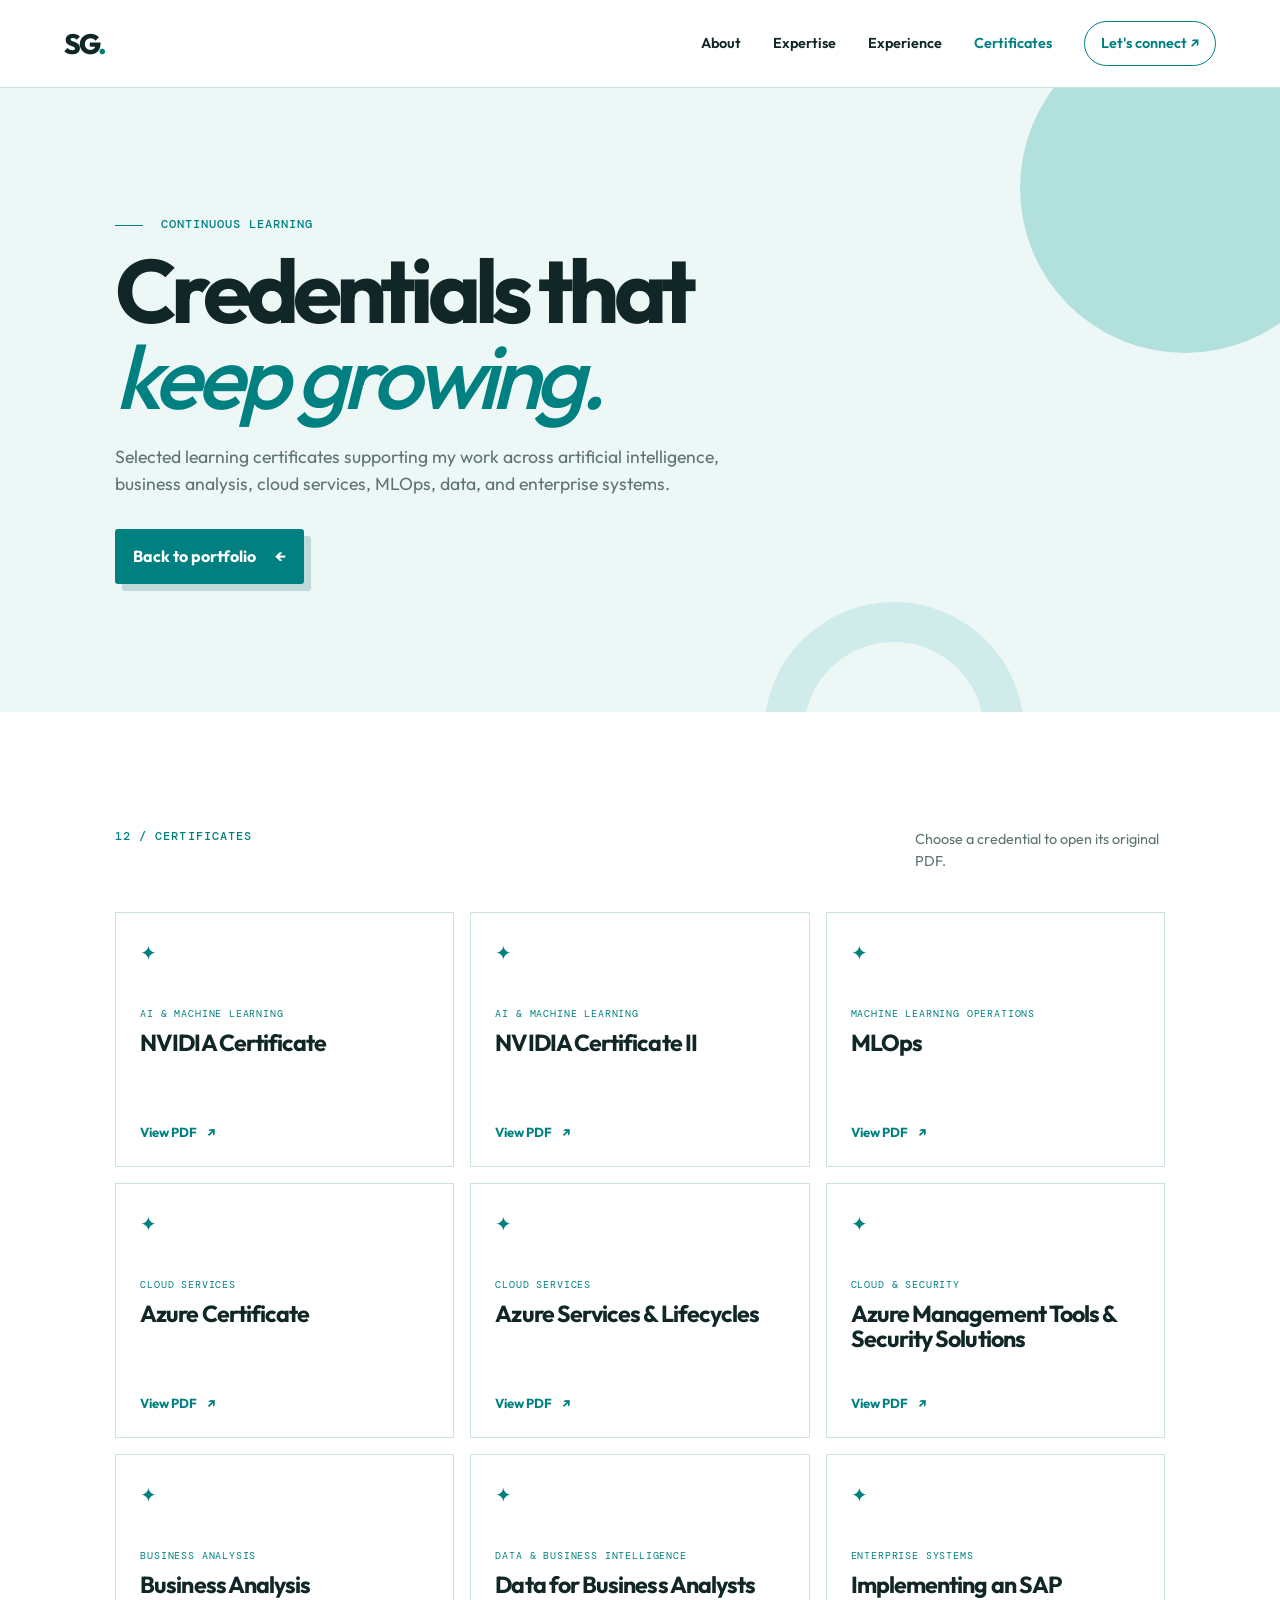
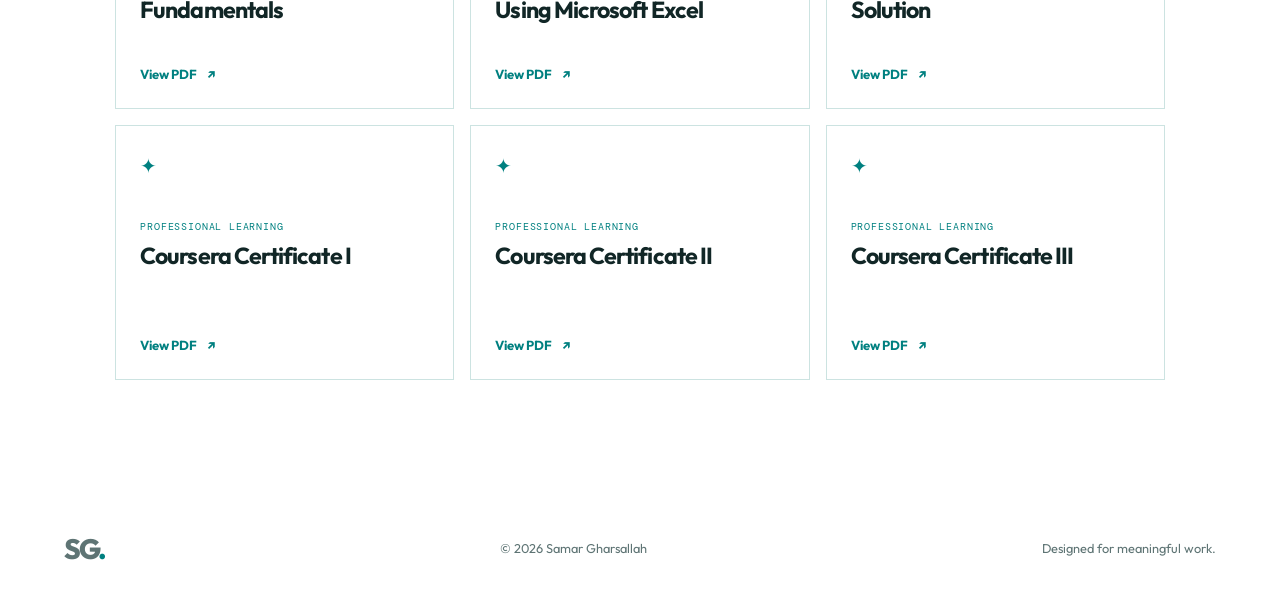
==== certificates.html @ 12b26c73 "Add certificates page and portfolio navigation" ====
<!doctype html>
<html lang="en">
<head>
  <meta charset="UTF-8" />
  <meta name="viewport" content="width=device-width, initial-scale=1.0" />
  <meta name="description" content="Professional learning certificates for Samar Gharsallah, AI and Business Intelligence professional." />
  <meta name="theme-color" content="#008080" />
  <title>Certificates | Samar Gharsallah</title>
  <link rel="preconnect" href="https://fonts.googleapis.com" />
  <link rel="preconnect" href="https://fonts.gstatic.com" crossorigin />
  <link href="https://fonts.googleapis.com/css2?family=DM+Mono:wght@400;500&family=Outfit:wght@400;500;600;700;800&display=swap" rel="stylesheet" />
  <link rel="stylesheet" href="styles.css" />
  <link rel="stylesheet" href="certificates.css" />
</head>
<body>
  <a class="skip-link" href="#main">Skip to content</a>
  <header class="site-header certificates-header">
    <a class="brand" href="index.html" aria-label="Samar Gharsallah home">SG<span>.</span></a>
    <button class="menu-toggle" type="button" aria-expanded="false" aria-controls="site-nav"><span></span><span></span><span></span><span class="sr-only">Open navigation</span></button>
    <nav id="site-nav" class="site-nav" aria-label="Main navigation">
      <a href="index.html#about">About</a>
      <a href="index.html#expertise">Expertise</a>
      <a href="index.html#experience">Experience</a>
      <a aria-current="page" href="certificates.html">Certificates</a>
      <a class="nav-contact" href="index.html#contact">Let's connect <span aria-hidden="true">↗</span></a>
    </nav>
  </header>

  <main id="main">
    <section class="certificates-hero">
      <div class="certificate-orb orb-a"></div><div class="certificate-orb orb-b"></div>
      <p class="eyebrow"><span></span> CONTINUOUS LEARNING</p>
      <h1>Credentials that<br /><em>keep growing.</em></h1>
      <p>Selected learning certificates supporting my work across artificial intelligence, business analysis, cloud services, MLOps, data, and enterprise systems.</p>
      <a class="button button-primary" href="index.html">Back to portfolio <span aria-hidden="true">←</span></a>
    </section>

    <section class="certificate-section">
      <div class="certificate-heading"><p class="section-label">12 / CERTIFICATES</p><p>Choose a credential to open its original PDF.</p></div>
      <div class="certificate-grid">
        <article class="certificate-card"><span class="certificate-icon" aria-hidden="true">✦</span><p class="certificate-category">AI & MACHINE LEARNING</p><h2>NVIDIA Certificate</h2><a href="assets/certificates/NIVIDA%20CERTIFICATE.pdf" target="_blank" rel="noopener noreferrer">View PDF <span aria-hidden="true">↗</span></a></article>
        <article class="certificate-card"><span class="certificate-icon" aria-hidden="true">✦</span><p class="certificate-category">AI & MACHINE LEARNING</p><h2>NVIDIA Certificate II</h2><a href="assets/certificates/certif%20nividia%202.pdf" target="_blank" rel="noopener noreferrer">View PDF <span aria-hidden="true">↗</span></a></article>
        <article class="certificate-card"><span class="certificate-icon" aria-hidden="true">✦</span><p class="certificate-category">MACHINE LEARNING OPERATIONS</p><h2>MLOps</h2><a href="assets/certificates/mlops%20keeeeemla.pdf" target="_blank" rel="noopener noreferrer">View PDF <span aria-hidden="true">↗</span></a></article>
        <article class="certificate-card"><span class="certificate-icon" aria-hidden="true">✦</span><p class="certificate-category">CLOUD SERVICES</p><h2>Azure Certificate</h2><a href="assets/certificates/azure%20certificate.pdf" target="_blank" rel="noopener noreferrer">View PDF <span aria-hidden="true">↗</span></a></article>
        <article class="certificate-card"><span class="certificate-icon" aria-hidden="true">✦</span><p class="certificate-category">CLOUD SERVICES</p><h2>Azure Services & Lifecycles</h2><a href="assets/certificates/azure%20services%20and%20lifecycles%20certif%202.pdf" target="_blank" rel="noopener noreferrer">View PDF <span aria-hidden="true">↗</span></a></article>
        <article class="certificate-card"><span class="certificate-icon" aria-hidden="true">✦</span><p class="certificate-category">CLOUD & SECURITY</p><h2>Azure Management Tools & Security Solutions</h2><a href="assets/certificates/azure%20management%20tools%20and%20security%20solutions%20certif%203.pdf" target="_blank" rel="noopener noreferrer">View PDF <span aria-hidden="true">↗</span></a></article>
        <article class="certificate-card"><span class="certificate-icon" aria-hidden="true">✦</span><p class="certificate-category">BUSINESS ANALYSIS</p><h2>Business Analysis Fundamentals</h2><a href="assets/certificates/business-analysis-fundamentals%201.pdf" target="_blank" rel="noopener noreferrer">View PDF <span aria-hidden="true">↗</span></a></article>
        <article class="certificate-card"><span class="certificate-icon" aria-hidden="true">✦</span><p class="certificate-category">DATA & BUSINESS INTELLIGENCE</p><h2>Data for Business Analysts Using Microsoft Excel</h2><a href="assets/certificates/Data%20for%20Business%20Analysts%20Using%20Microsoft%20Excel%202.pdf" target="_blank" rel="noopener noreferrer">View PDF <span aria-hidden="true">↗</span></a></article>
        <article class="certificate-card"><span class="certificate-icon" aria-hidden="true">✦</span><p class="certificate-category">ENTERPRISE SYSTEMS</p><h2>Implementing an SAP Solution</h2><a href="assets/certificates/Implementing%20an%20SAP%20Solution.pdf" target="_blank" rel="noopener noreferrer">View PDF <span aria-hidden="true">↗</span></a></article>
        <article class="certificate-card"><span class="certificate-icon" aria-hidden="true">✦</span><p class="certificate-category">PROFESSIONAL LEARNING</p><h2>Coursera Certificate I</h2><a href="assets/certificates/Coursera%201.pdf" target="_blank" rel="noopener noreferrer">View PDF <span aria-hidden="true">↗</span></a></article>
        <article class="certificate-card"><span class="certificate-icon" aria-hidden="true">✦</span><p class="certificate-category">PROFESSIONAL LEARNING</p><h2>Coursera Certificate II</h2><a href="assets/certificates/Coursera%202.pdf" target="_blank" rel="noopener noreferrer">View PDF <span aria-hidden="true">↗</span></a></article>
        <article class="certificate-card"><span class="certificate-icon" aria-hidden="true">✦</span><p class="certificate-category">PROFESSIONAL LEARNING</p><h2>Coursera Certificate III</h2><a href="assets/certificates/Coursera%203.pdf" target="_blank" rel="noopener noreferrer">View PDF <span aria-hidden="true">↗</span></a></article>
      </div>
    </section>
  </main>
  <footer><a class="brand" href="index.html" aria-label="Samar Gharsallah home">SG<span>.</span></a><p>© <span id="year"></span> Samar Gharsallah</p><p>Designed for meaningful work.</p></footer>
  <script src="script.js"></script>
</body>
</html>
---- styles.css ----
:root{--teal:#008080;--deep:#006666;--ink:#112626;--muted:#5e7474;--paper:#fff;--mist:#edf7f6;--line:#cce3e1;--display:'Outfit',sans-serif;--mono:'DM Mono',monospace}*{box-sizing:border-box}html{scroll-behavior:smooth}body{margin:0;background:var(--paper);color:var(--ink);font-family:var(--display);font-size:16px;line-height:1.55}a{color:inherit;text-decoration:none}.skip-link{position:fixed;top:-5rem;left:1rem;background:var(--ink);color:#fff;padding:.7rem 1rem;z-index:100}.skip-link:focus{top:1rem}.site-header{height:88px;display:flex;align-items:center;justify-content:space-between;padding:0 clamp(1.3rem,5vw,6rem);position:absolute;top:0;width:100%;z-index:10}.brand{font-size:1.75rem;font-weight:800;letter-spacing:-.08em}.brand span{color:var(--teal)}.site-nav{display:flex;align-items:center;gap:2rem;font-size:.9rem;font-weight:600}.site-nav>a:not(.nav-contact){position:relative}.site-nav>a:not(.nav-contact):after{content:'';position:absolute;height:2px;width:0;background:var(--teal);left:0;bottom:-5px;transition:width .25s}.site-nav>a:hover:after{width:100%}.nav-contact{border:1px solid var(--teal);padding:.65rem 1rem;border-radius:999px;color:var(--teal)}.menu-toggle{display:none;background:none;border:0;padding:.5rem}.menu-toggle span:not(.sr-only){display:block;background:var(--ink);height:2px;width:25px;margin:5px}.sr-only{position:absolute;width:1px;height:1px;overflow:hidden;clip:rect(0,0,0,0)}.hero{min-height:760px;display:grid;grid-template-columns:1.12fr .88fr;align-items:center;padding:8rem clamp(1.3rem,9vw,11rem) 4rem;position:relative;overflow:hidden;background:linear-gradient(120deg,#fff 55%,var(--mist))}.hero-copy{position:relative;z-index:2}.eyebrow,.section-label{font-family:var(--mono);letter-spacing:.09em;font-size:.72rem;color:var(--teal);font-weight:500}.eyebrow span{display:inline-block;width:28px;height:1px;background:currentColor;vertical-align:middle;margin-right:.6rem}h1,h2,h3,p{margin-top:0}h1{font-size:clamp(3.25rem,6vw,6.5rem);line-height:.96;letter-spacing:-.065em;max-width:770px;margin:1.1rem 0 2rem;font-weight:700}h1 em,h2 em{font-weight:500;color:var(--teal)}.hero-intro{font-size:1.16rem;max-width:590px;color:var(--muted);line-height:1.7}.hero-intro strong{color:var(--ink)}.hero-actions,.contact-actions{display:flex;gap:1rem;flex-wrap:wrap;margin-top:2.2rem}.button{font-weight:700;display:inline-flex;align-items:center;gap:1.2rem;border-radius:3px;padding:.95rem 1.1rem;transition:transform .2s,background .2s}.button:hover{transform:translateY(-3px)}.button-primary{background:var(--teal);color:#fff;box-shadow:7px 7px 0 #bedbd9}.button-text{color:var(--teal);padding-inline:.4rem}.hero-visual{height:540px;position:relative;display:flex;justify-content:center;align-items:center}.portrait-card{width:min(360px,75%);height:440px;border-radius:180px 180px 18px 18px;background:var(--teal);overflow:hidden;position:relative;box-shadow:20px 20px 0 #b9dcda;isolation:isolate}.portrait-card:before{content:'';position:absolute;inset:11px;border:1px solid rgba(255,255,255,.52);border-radius:170px 170px 12px 12px}.portrait-fallback{height:100%;display:flex;align-items:center;justify-content:center;gap:.02em;font-size:clamp(7rem,15vw,12rem);font-weight:800;letter-spacing:-.13em;color:#d8f0ee;background:radial-gradient(circle at 50% 35%,#22a5a1,transparent 45%),repeating-linear-gradient(130deg,transparent 0 16px,rgba(255,255,255,.08) 17px 18px)}.portrait-card p{position:absolute;bottom:27px;left:34px;color:#fff;z-index:1;font-size:.85rem;font-family:var(--mono);line-height:1.3}.floating-card{position:absolute;background:#fff;padding:.7rem .9rem;box-shadow:0 8px 20px rgba(0,80,80,.13);font-family:var(--mono);font-size:.72rem;line-height:1.25}.card-top{top:70px;right:0}.dot{width:8px;height:8px;background:#11c5a9;border-radius:50%;display:inline-block;margin-right:4px}.card-bottom{bottom:55px;left:0}.card-bottom strong{color:var(--teal);font-size:1.25rem}.card-bottom span{color:var(--teal)}.orb-one,.orb-two{position:absolute;border-radius:50%;filter:blur(1px);opacity:.6}.orb-one{width:260px;height:260px;background:#b6e9e4;right:-70px;top:100px}.orb-two{width:120px;height:120px;border:18px solid #a1d6d2;left:43%;bottom:-60px}.scroll-note{position:absolute;bottom:2rem;left:clamp(1.3rem,9vw,11rem);font: .67rem var(--mono);letter-spacing:.07em;color:var(--muted)}.scroll-note span{color:var(--teal);margin-left:.6rem}.section{padding:clamp(5rem,10vw,10rem) clamp(1.3rem,9vw,11rem)}.section-label{margin-bottom:3rem}.about{background:#fff}.about-grid{display:grid;grid-template-columns:1.1fr .9fr;gap:clamp(3rem,9vw,10rem)}h2{font-size:clamp(2.4rem,4.6vw,5rem);line-height:1;letter-spacing:-.06em;margin:0}.about-copy{color:var(--muted);font-size:1.07rem}.about-copy p{margin-bottom:1.3rem}.quick-facts{border-top:1px solid var(--line);margin-top:2.3rem}.quick-facts div{padding:1rem 0;border-bottom:1px solid var(--line);display:flex;justify-content:space-between;gap:1rem;font-size:.9rem}.quick-facts strong{color:var(--ink)}.expertise{background:var(--mist)}.section-heading{display:flex;justify-content:space-between;align-items:end;gap:2rem;margin-bottom:4rem}.section-heading p{max-width:340px;color:var(--muted);margin:0}.expertise-grid{display:grid;grid-template-columns:repeat(3,1fr);gap:1px;background:#a8d6d3}.expertise-card{background:var(--mist);padding:2.4rem 2rem;min-height:330px;transition:background .25s,transform .25s}.expertise-card:hover{background:#fff;transform:translateY(-8px)}.card-number{font: .72rem var(--mono);color:var(--teal)}.expertise-card h3{font-size:1.65rem;letter-spacing:-.04em;margin:3rem 0 1rem}.expertise-card p{color:var(--muted);font-size:.95rem}.expertise-card ul{list-style:none;padding:0;font: .75rem var(--mono);color:var(--teal)}.expertise-card li{padding-top:.35rem}.skills-strip{margin-top:1.5rem;display:flex;gap:.6rem;flex-wrap:wrap}.skills-strip span,.tag-list span{font: .7rem var(--mono);padding:.46rem .62rem;border:1px solid #9acbc8;color:var(--deep);border-radius:999px}.experience{background:var(--ink);color:#f6ffff}.experience .section-label{color:#67d6ce}.experience .section-heading{margin-bottom:4.5rem}.timeline{border-top:1px solid #3b5959}.timeline-item{display:grid;grid-template-columns:220px 1fr;gap:3rem;padding:2.5rem 0;border-bottom:1px solid #3b5959}.timeline-date{font: .75rem var(--mono);color:#84aaa8;padding-top:.5rem}.role-type{font: .72rem var(--mono);color:#69d8d0;letter-spacing:.08em;margin-bottom:.5rem}.timeline-content h3{font-size:clamp(1.65rem,2.5vw,2.5rem);letter-spacing:-.05em;margin-bottom:.8rem}.timeline-content>p:not(.role-type){max-width:680px;color:#bad0cf}.tag-list{display:flex;gap:.5rem;flex-wrap:wrap;margin:1.4rem 0}.tag-list span{color:#9be4de;border-color:#427b78}.timeline-content ul{color:#bad0cf;padding-left:1.1rem;max-width:700px}.timeline-content li{margin:.5rem 0}.credentials{background:#fff}.credentials-grid{display:grid;grid-template-columns:1.1fr .9fr;gap:clamp(3rem,10vw,12rem)}.education h2{margin-bottom:3rem}.education article{border-top:1px solid var(--line);padding:1.4rem 0}.education article:last-child{border-bottom:1px solid var(--line)}.education article p{font:.7rem var(--mono);color:var(--teal);margin-bottom:.35rem}.education h3{font-size:1.5rem;margin:.1rem 0;letter-spacing:-.04em}.education strong,.education span{display:block;font-size:.9rem}.education span{color:var(--muted)}.learning{background:var(--mist);padding:2.2rem}.learning h3{font-size:1.25rem;letter-spacing:-.03em}.learning ul{padding:0;list-style:none}.learning li{padding:.8rem 0;border-bottom:1px solid #cfe4e3;color:var(--muted);font-size:.92rem}.language-title{margin-top:2.5rem}.languages{display:flex;gap:1.5rem}.languages div{display:grid;gap:.1rem}.languages strong{font-size:.9rem}.languages span{font: .65rem var(--mono);color:var(--teal)}.leadership{background:var(--teal);color:#fff}.leadership .section-label{color:#b5f0eb}.leadership-inner>p{max-width:530px;color:#d7f2f0;margin:1.5rem 0 3.5rem;font-size:1.1rem}.leadership h2 em{color:#d7f2f0}.leadership-list{border-top:1px solid rgba(255,255,255,.4)}.leadership-list>div{display:grid;grid-template-columns:130px 1fr 1fr;gap:1rem;padding:1.25rem 0;border-bottom:1px solid rgba(255,255,255,.4)}.leadership-list span{font: .7rem var(--mono);color:#b5f0eb}.leadership-list strong{font-size:1rem}.leadership-list em{font-size:.9rem;color:#d7f2f0;font-style:normal}.contact-section{background:var(--ink);color:#fff;padding:clamp(5rem,11vw,10rem) clamp(1.3rem,9vw,11rem);position:relative;overflow:hidden}.contact-section h2{position:relative;z-index:1;margin:1rem 0 1.5rem}.contact-section h2 em{color:#74ddd6}.contact-intro{max-width:530px;color:#c3d9d8;position:relative;z-index:1;font-size:1.07rem}.button-light{background:#fff;color:var(--ink)}.button-outline{border:1px solid #79c9c4;color:#fff}.phone-link{font-size:clamp(1.1rem,2vw,1.6rem);font-weight:600;display:inline-block;margin-top:3rem;position:relative;z-index:1}.phone-link:hover{text-decoration:underline}.contact-orb{position:absolute;width:500px;height:500px;border:70px solid rgba(0,128,128,.45);border-radius:50%;right:-150px;bottom:-250px}footer{display:flex;justify-content:space-between;align-items:center;padding:2rem clamp(1.3rem,5vw,6rem);font-size:.8rem;color:var(--muted)}footer p{margin:0}.reveal{opacity:0;transform:translateY(25px);transition:opacity .65s ease,transform .65s ease}.reveal.visible{opacity:1;transform:none}@media(max-width:780px){.site-header{height:70px}.menu-toggle{display:block;z-index:12}.site-nav{display:none;position:absolute;top:0;right:0;width:min(270px,85vw);min-height:100vh;background:#fff;box-shadow:-10px 0 30px rgba(0,0,0,.1);padding:6rem 2rem;align-items:flex-start;flex-direction:column;gap:1.7rem}.site-nav.open{display:flex}.hero{grid-template-columns:1fr;padding-top:7.5rem;min-height:unset}.hero-visual{height:400px;margin-top:1rem}.portrait-card{height:350px;width:260px}.hero h1{font-size:clamp(3rem,14vw,4.7rem)}.scroll-note{display:none}.about-grid,.credentials-grid{grid-template-columns:1fr;gap:2.5rem}.section-heading{display:block}.section-heading p{margin-top:1.3rem}.expertise-grid{grid-template-columns:1fr}.expertise-card{min-height:unset}.timeline-item{grid-template-columns:1fr;gap:.7rem}.leadership-list>div{grid-template-columns:1fr;gap:.25rem}.contact-orb{width:340px;height:340px;border-width:48px}.section{padding-top:5rem;padding-bottom:5rem}footer{gap:1rem;flex-wrap:wrap}.hero-actions .button{font-size:.9rem}}@media(prefers-reduced-motion:reduce){html{scroll-behavior:auto}*,*:before,*:after{animation-duration:.01ms!important;animation-iteration-count:1!important;transition-duration:.01ms!important}.reveal{opacity:1;transform:none}}
---- certificates.css ----
.certificates-header{position:relative;background:#fff;border-bottom:1px solid var(--line)}.certificates-header .site-nav a[aria-current='page']{color:var(--teal)}.certificates-hero{background:var(--mist);min-height:500px;padding:clamp(5rem,10vw,8rem) clamp(1.3rem,9vw,11rem);position:relative;overflow:hidden}.certificates-hero>*:not(.certificate-orb){position:relative;z-index:1}.certificates-hero h1{font-size:clamp(3.1rem,7vw,6.6rem);margin:.8rem 0 1.5rem}.certificates-hero>p:not(.eyebrow){max-width:650px;color:var(--muted);font-size:1.1rem;margin-bottom:2rem}.certificate-orb{position:absolute;border-radius:50%;opacity:.7}.orb-a{background:#9ad7d3;width:330px;height:330px;right:-70px;top:-65px}.orb-b{border:40px solid #c4e9e6;width:260px;height:260px;right:20%;bottom:-150px}.certificate-section{padding:clamp(4.5rem,9vw,8rem) clamp(1.3rem,9vw,11rem)}.certificate-heading{display:flex;justify-content:space-between;align-items:flex-start;gap:2rem;margin-bottom:2.5rem}.certificate-heading .section-label{margin:0}.certificate-heading>p:last-child{max-width:250px;color:var(--muted);font-size:.9rem;margin:0}.certificate-grid{display:grid;grid-template-columns:repeat(3,1fr);gap:1rem}.certificate-card{border:1px solid var(--line);min-height:255px;padding:1.5rem;display:flex;flex-direction:column;align-items:flex-start;background:#fff;transition:transform .2s,box-shadow .2s,border-color .2s}.certificate-card:hover{transform:translateY(-6px);box-shadow:9px 9px 0 #c8e6e4;border-color:var(--teal)}.certificate-icon{color:var(--teal);font-size:1.25rem}.certificate-category{font: .65rem var(--mono);letter-spacing:.08em;color:var(--teal);margin:2.4rem 0 .65rem}.certificate-card h2{font-size:1.45rem;line-height:1.08;letter-spacing:-.04em;margin:0}.certificate-card a{margin-top:auto;font-size:.82rem;font-weight:700;color:var(--teal);padding-top:1.5rem}.certificate-card a span{padding-left:.5rem}@media(max-width:850px){.certificate-grid{grid-template-columns:repeat(2,1fr)}}@media(max-width:560px){.certificate-heading{display:block}.certificate-heading>p:last-child{margin-top:1rem}.certificate-grid{grid-template-columns:1fr}.certificate-card{min-height:220px}.certificates-hero{min-height:440px}}
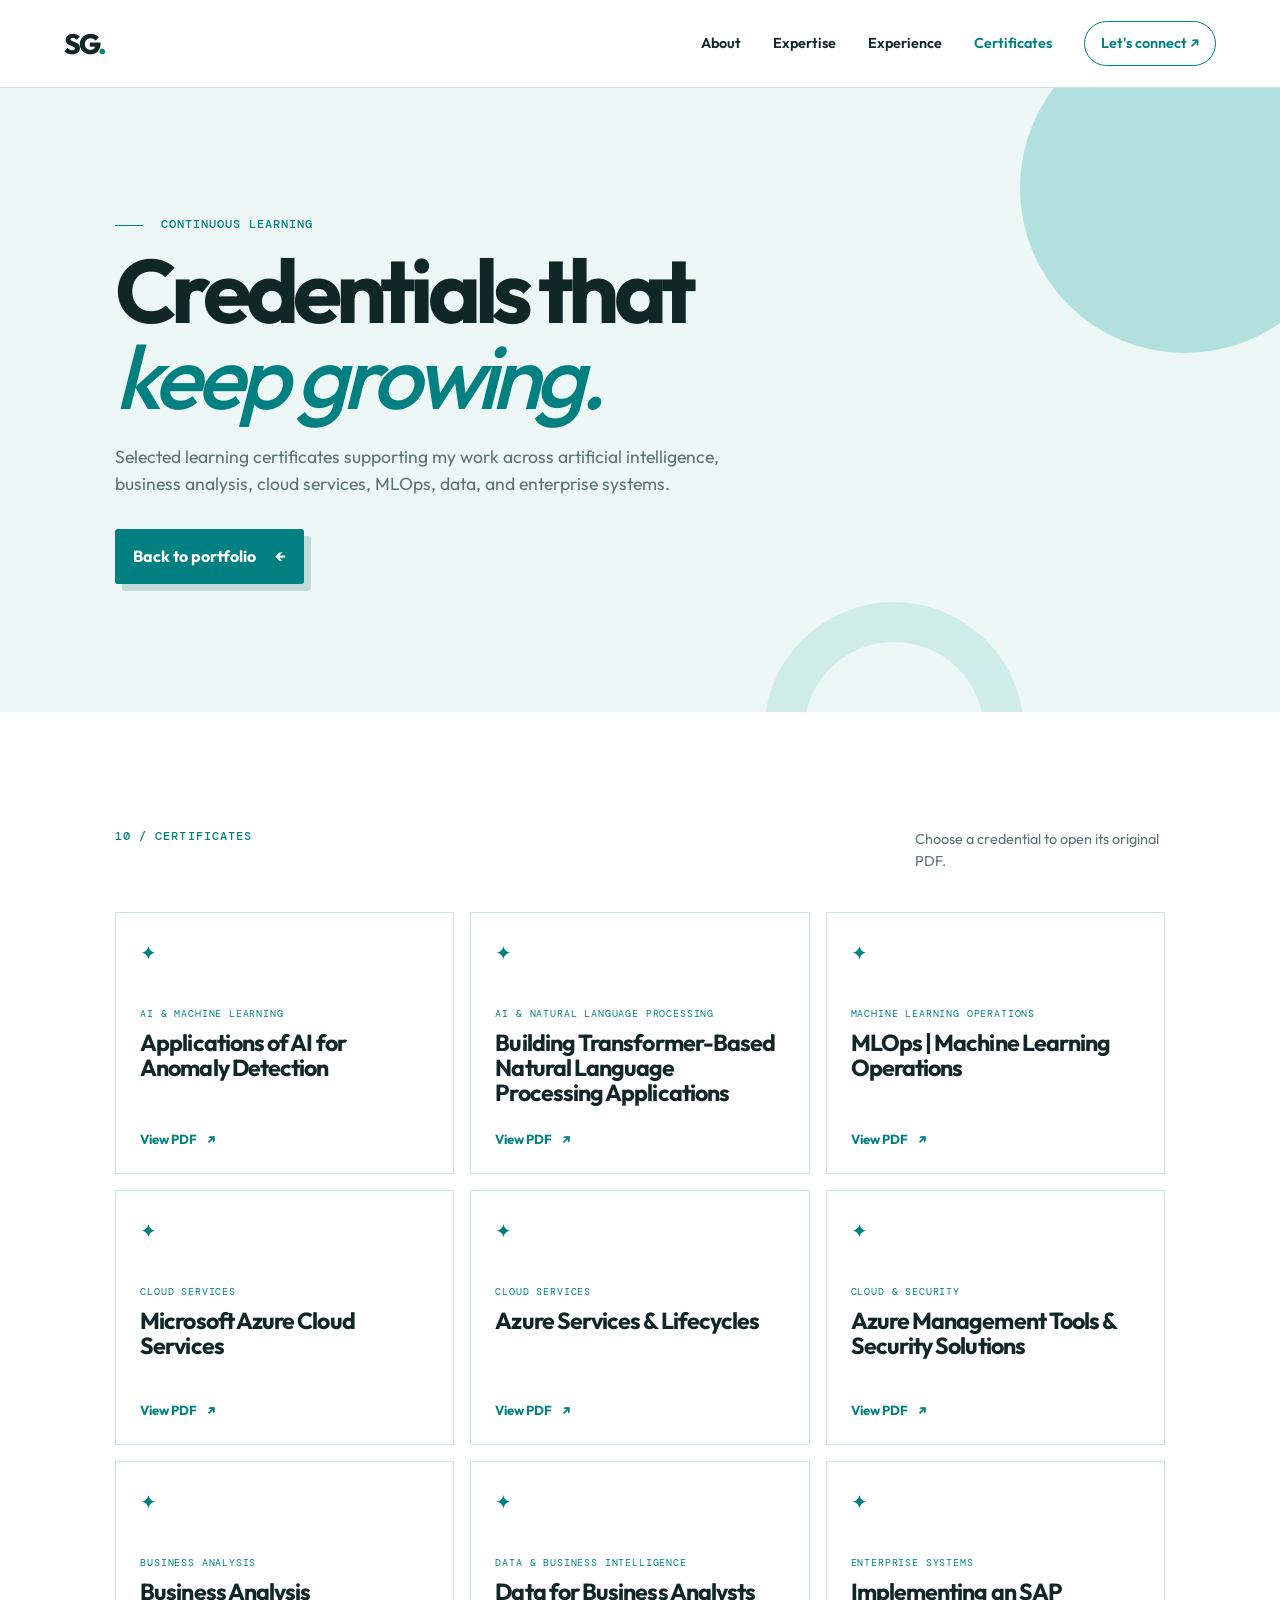
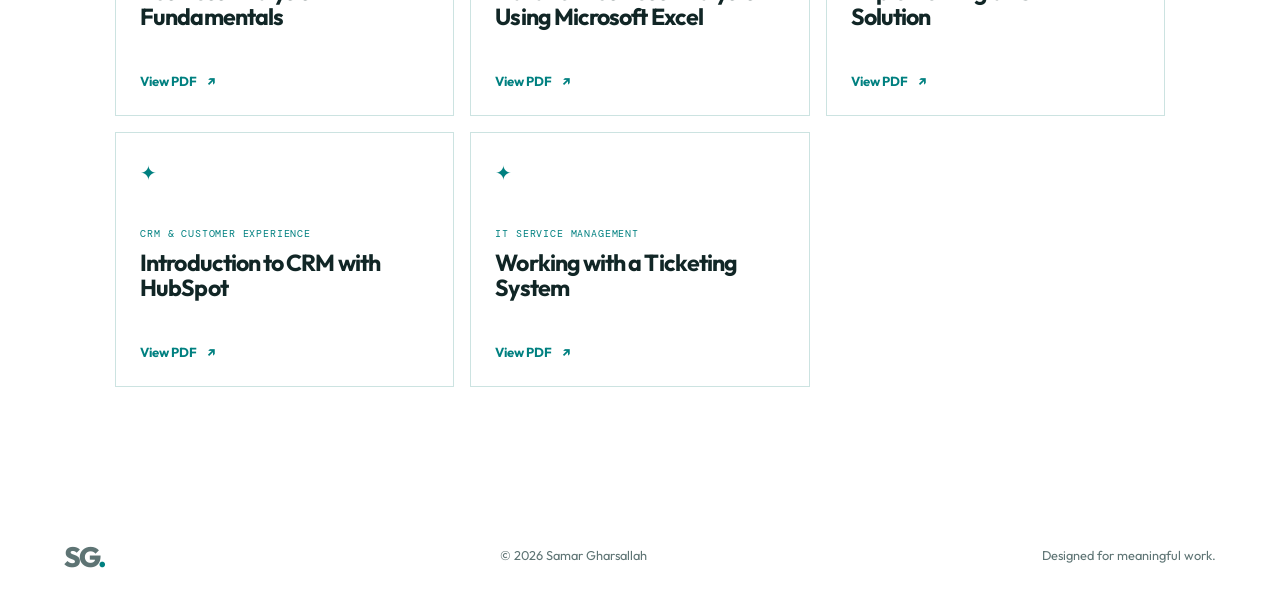
==== commit cf338649: "Update certificate page with renamed PDF links" ====
--- a/certificates.html
+++ b/certificates.html
@@ -18,10 +18,7 @@
     <a class="brand" href="index.html" aria-label="Samar Gharsallah home">SG<span>.</span></a>
     <button class="menu-toggle" type="button" aria-expanded="false" aria-controls="site-nav"><span></span><span></span><span></span><span class="sr-only">Open navigation</span></button>
     <nav id="site-nav" class="site-nav" aria-label="Main navigation">
-      <a href="index.html#about">About</a>
-      <a href="index.html#expertise">Expertise</a>
-      <a href="index.html#experience">Experience</a>
-      <a aria-current="page" href="certificates.html">Certificates</a>
+      <a href="index.html#about">About</a><a href="index.html#expertise">Expertise</a><a href="index.html#experience">Experience</a><a aria-current="page" href="certificates.html">Certificates</a>
       <a class="nav-contact" href="index.html#contact">Let's connect <span aria-hidden="true">↗</span></a>
     </nav>
   </header>
@@ -36,20 +33,19 @@
     </section>
 
     <section class="certificate-section">
-      <div class="certificate-heading"><p class="section-label">12 / CERTIFICATES</p><p>Choose a credential to open its original PDF.</p></div>
+      <div class="certificate-heading"><p class="section-label">10 / CERTIFICATES</p><p>Choose a credential to open its original PDF.</p></div>
       <div class="certificate-grid">
-        <article class="certificate-card"><span class="certificate-icon" aria-hidden="true">✦</span><p class="certificate-category">AI & MACHINE LEARNING</p><h2>NVIDIA Certificate</h2><a href="assets/certificates/NIVIDA%20CERTIFICATE.pdf" target="_blank" rel="noopener noreferrer">View PDF <span aria-hidden="true">↗</span></a></article>
-        <article class="certificate-card"><span class="certificate-icon" aria-hidden="true">✦</span><p class="certificate-category">AI & MACHINE LEARNING</p><h2>NVIDIA Certificate II</h2><a href="assets/certificates/certif%20nividia%202.pdf" target="_blank" rel="noopener noreferrer">View PDF <span aria-hidden="true">↗</span></a></article>
-        <article class="certificate-card"><span class="certificate-icon" aria-hidden="true">✦</span><p class="certificate-category">MACHINE LEARNING OPERATIONS</p><h2>MLOps</h2><a href="assets/certificates/mlops%20keeeeemla.pdf" target="_blank" rel="noopener noreferrer">View PDF <span aria-hidden="true">↗</span></a></article>
-        <article class="certificate-card"><span class="certificate-icon" aria-hidden="true">✦</span><p class="certificate-category">CLOUD SERVICES</p><h2>Azure Certificate</h2><a href="assets/certificates/azure%20certificate.pdf" target="_blank" rel="noopener noreferrer">View PDF <span aria-hidden="true">↗</span></a></article>
+        <article class="certificate-card"><span class="certificate-icon" aria-hidden="true">✦</span><p class="certificate-category">AI & MACHINE LEARNING</p><h2>Applications of AI for Anomaly Detection</h2><a href="assets/certificates/Applications%20of%20AI%20for%20Anomaly%20Detection.pdf" target="_blank" rel="noopener noreferrer">View PDF <span aria-hidden="true">↗</span></a></article>
+        <article class="certificate-card"><span class="certificate-icon" aria-hidden="true">✦</span><p class="certificate-category">AI & NATURAL LANGUAGE PROCESSING</p><h2>Building Transformer-Based Natural Language Processing Applications</h2><a href="assets/certificates/Building%20Transformer-Based%20Natural%20Language%20Processing%20Applications.pdf" target="_blank" rel="noopener noreferrer">View PDF <span aria-hidden="true">↗</span></a></article>
+        <article class="certificate-card"><span class="certificate-icon" aria-hidden="true">✦</span><p class="certificate-category">MACHINE LEARNING OPERATIONS</p><h2>MLOps | Machine Learning Operations</h2><a href="assets/certificates/MLOps%20%7C%20Machine%20Learning%20Operations.pdf" target="_blank" rel="noopener noreferrer">View PDF <span aria-hidden="true">↗</span></a></article>
+        <article class="certificate-card"><span class="certificate-icon" aria-hidden="true">✦</span><p class="certificate-category">CLOUD SERVICES</p><h2>Microsoft Azure Cloud Services</h2><a href="assets/certificates/Microsoft%20Azure%20Cloud%20Services.pdf" target="_blank" rel="noopener noreferrer">View PDF <span aria-hidden="true">↗</span></a></article>
         <article class="certificate-card"><span class="certificate-icon" aria-hidden="true">✦</span><p class="certificate-category">CLOUD SERVICES</p><h2>Azure Services & Lifecycles</h2><a href="assets/certificates/azure%20services%20and%20lifecycles%20certif%202.pdf" target="_blank" rel="noopener noreferrer">View PDF <span aria-hidden="true">↗</span></a></article>
         <article class="certificate-card"><span class="certificate-icon" aria-hidden="true">✦</span><p class="certificate-category">CLOUD & SECURITY</p><h2>Azure Management Tools & Security Solutions</h2><a href="assets/certificates/azure%20management%20tools%20and%20security%20solutions%20certif%203.pdf" target="_blank" rel="noopener noreferrer">View PDF <span aria-hidden="true">↗</span></a></article>
         <article class="certificate-card"><span class="certificate-icon" aria-hidden="true">✦</span><p class="certificate-category">BUSINESS ANALYSIS</p><h2>Business Analysis Fundamentals</h2><a href="assets/certificates/business-analysis-fundamentals%201.pdf" target="_blank" rel="noopener noreferrer">View PDF <span aria-hidden="true">↗</span></a></article>
         <article class="certificate-card"><span class="certificate-icon" aria-hidden="true">✦</span><p class="certificate-category">DATA & BUSINESS INTELLIGENCE</p><h2>Data for Business Analysts Using Microsoft Excel</h2><a href="assets/certificates/Data%20for%20Business%20Analysts%20Using%20Microsoft%20Excel%202.pdf" target="_blank" rel="noopener noreferrer">View PDF <span aria-hidden="true">↗</span></a></article>
         <article class="certificate-card"><span class="certificate-icon" aria-hidden="true">✦</span><p class="certificate-category">ENTERPRISE SYSTEMS</p><h2>Implementing an SAP Solution</h2><a href="assets/certificates/Implementing%20an%20SAP%20Solution.pdf" target="_blank" rel="noopener noreferrer">View PDF <span aria-hidden="true">↗</span></a></article>
-        <article class="certificate-card"><span class="certificate-icon" aria-hidden="true">✦</span><p class="certificate-category">PROFESSIONAL LEARNING</p><h2>Coursera Certificate I</h2><a href="assets/certificates/Coursera%201.pdf" target="_blank" rel="noopener noreferrer">View PDF <span aria-hidden="true">↗</span></a></article>
-        <article class="certificate-card"><span class="certificate-icon" aria-hidden="true">✦</span><p class="certificate-category">PROFESSIONAL LEARNING</p><h2>Coursera Certificate II</h2><a href="assets/certificates/Coursera%202.pdf" target="_blank" rel="noopener noreferrer">View PDF <span aria-hidden="true">↗</span></a></article>
-        <article class="certificate-card"><span class="certificate-icon" aria-hidden="true">✦</span><p class="certificate-category">PROFESSIONAL LEARNING</p><h2>Coursera Certificate III</h2><a href="assets/certificates/Coursera%203.pdf" target="_blank" rel="noopener noreferrer">View PDF <span aria-hidden="true">↗</span></a></article>
+        <article class="certificate-card"><span class="certificate-icon" aria-hidden="true">✦</span><p class="certificate-category">CRM & CUSTOMER EXPERIENCE</p><h2>Introduction to CRM with HubSpot</h2><a href="assets/certificates/Introduction%20to%20CRM%20with%20HubSpot.pdf" target="_blank" rel="noopener noreferrer">View PDF <span aria-hidden="true">↗</span></a></article>
+        <article class="certificate-card"><span class="certificate-icon" aria-hidden="true">✦</span><p class="certificate-category">IT SERVICE MANAGEMENT</p><h2>Working with a Ticketing System</h2><a href="assets/certificates/Working%20with%20a%20ticketing%20system.pdf" target="_blank" rel="noopener noreferrer">View PDF <span aria-hidden="true">↗</span></a></article>
       </div>
     </section>
   </main>
